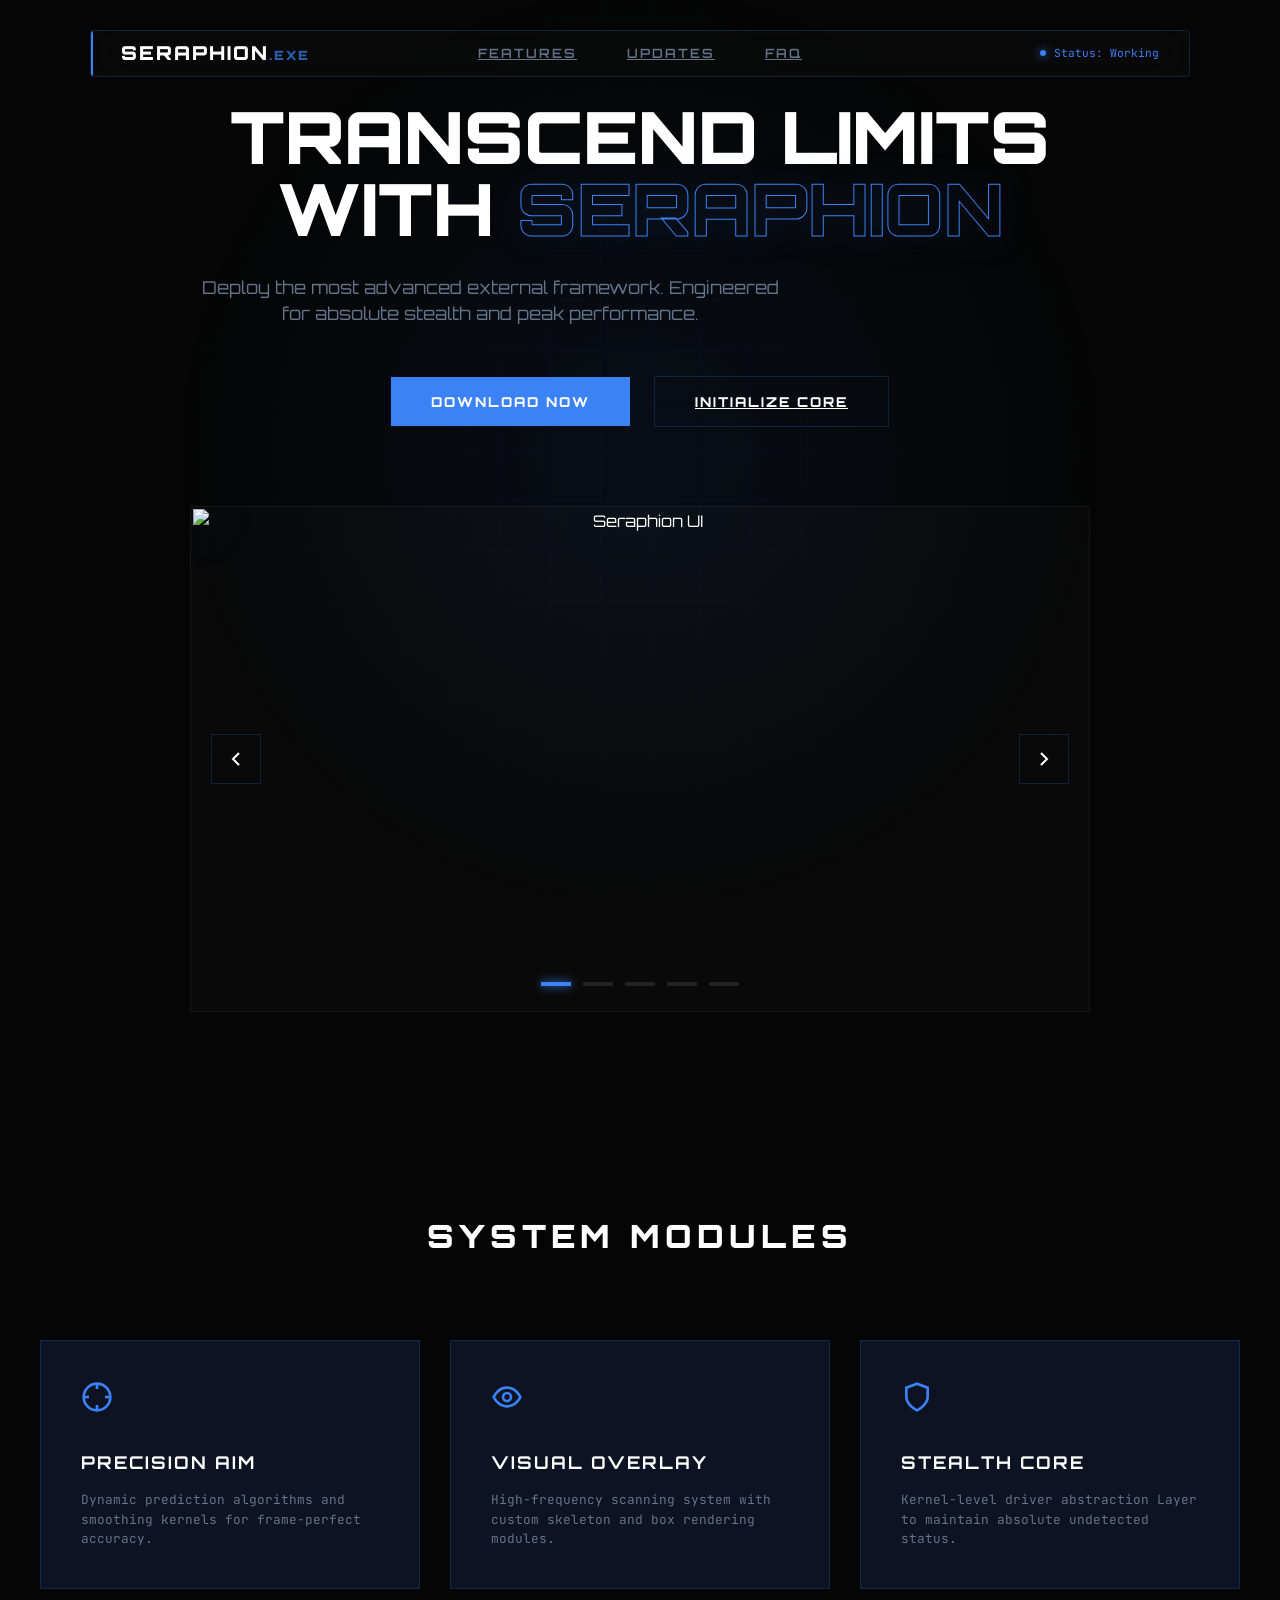
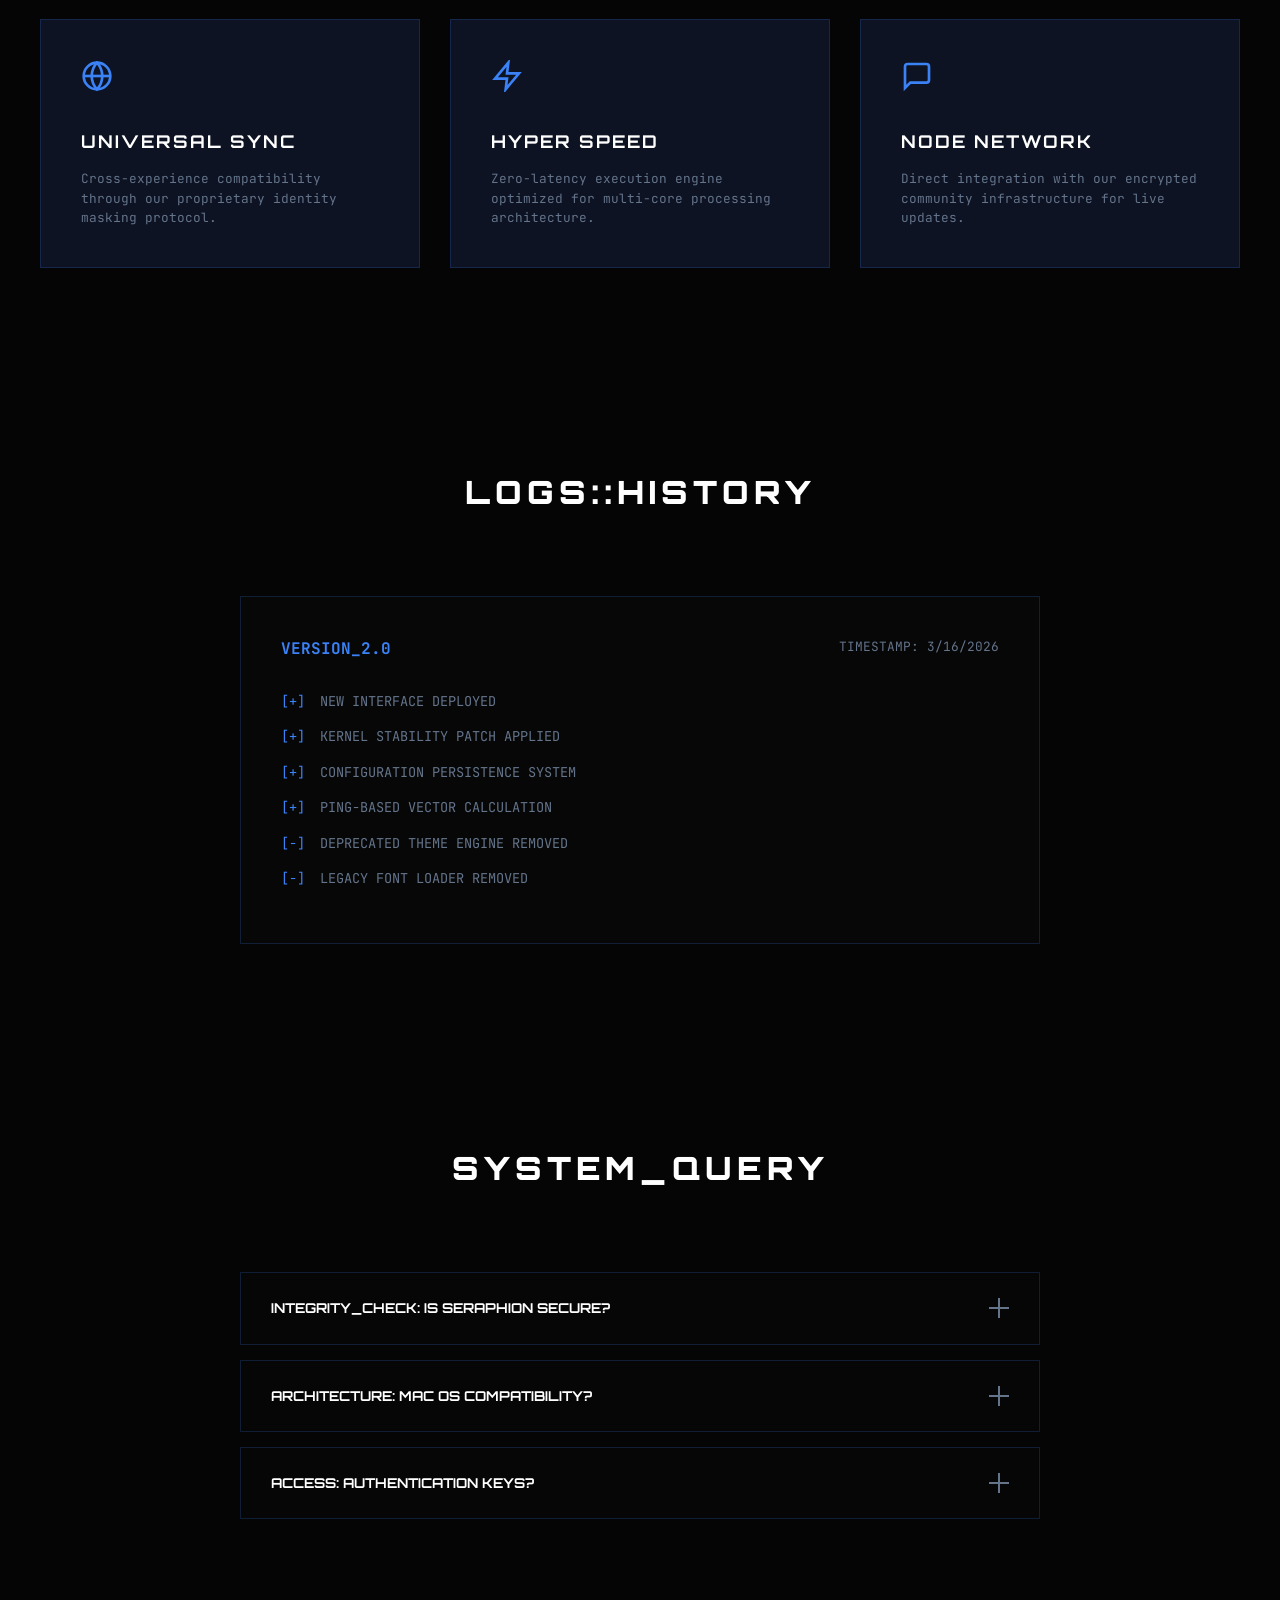
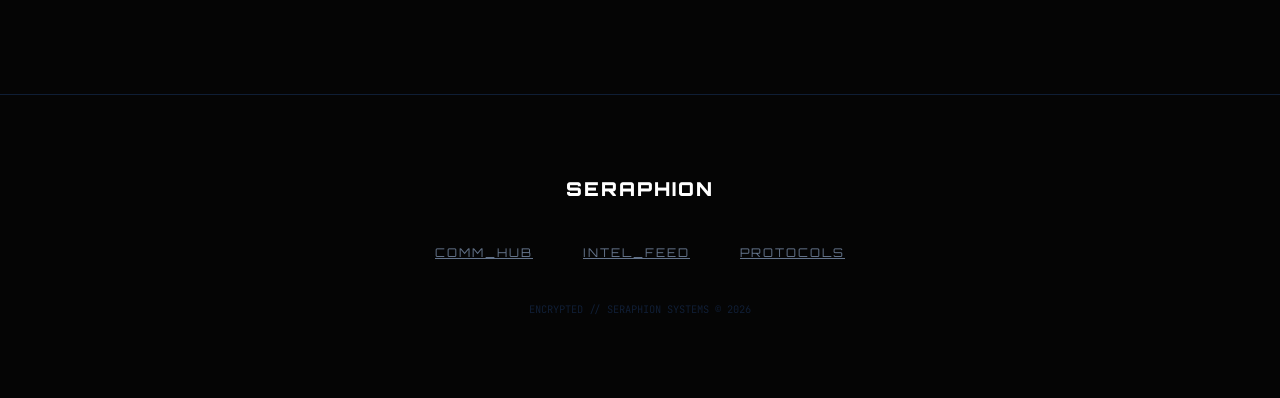
==== index.html @ ec73dce7 "Add files via upload" ====
<!DOCTYPE html>
<html lang="en">
<head>
    <meta charset="UTF-8">
    <meta name="viewport" content="width=device-width, initial-scale=1.0">
    <title>Seraphion | Advanced Roblox External</title>
    <link rel="stylesheet" href="style.css">
    <link rel="preconnect" href="https://fonts.googleapis.com">
    <link rel="preconnect" href="https://fonts.gstatic.com" crossorigin>
    <link href="https://fonts.googleapis.com/css2?family=Orbitron:wght@400;500;600;700;800;900&family=JetBrains+Mono:wght@400;700&display=swap" rel="stylesheet">
</head>
<body oncontextmenu="return false;">
    <div class="background-effects">
        <div class="grid-layer"></div>
        <div class="glow-layer"></div>
    </div>

    <header class="header">
        <nav class="nav">
            <div class="logo">SERAPHION<span>.EXE</span></div>
            <div class="mobile-toggle" id="mobile-toggle">
                <span></span>
                <span></span>
                <span></span>
            </div>
            <div class="nav-links" id="nav-links">
                <a href="#features" class="nav-item">FEATURES</a>
                <a href="#updates" class="nav-item">UPDATES</a>
                <a href="#faq" class="nav-item">FAQ</a>
            </div>
            <div class="status-indicator">
                <span class="status-dot"></span>
                Status: Working
            </div>
        </nav>
    </header>

    <main>
        <section class="hero">
            <div class="hero-content">
                <h1 class="headline animate-in">TRANSCEND LIMITS WITH <span>SERAPHION</span></h1>
                <p class="subtext animate-in">Deploy the most advanced external framework. Engineered for absolute stealth and peak performance.</p>
                <div class="cta-group animate-in">
                    <button id="download-trigger" class="btn btn-primary advanced-btn">
                        <span class="btn-glitch"></span>
                        DOWNLOAD NOW
                    </button>
                    <a href="#features" class="btn btn-secondary advanced-btn">INITIALIZE CORE</a>
                </div>
            </div>
            <div class="product-preview" id="tilt-target">
                <div class="preview-frame slider-container">
                    <div class="slides">
                        <div class="slide active">
                            <img src="https://i.ibb.co/XfKLrtHL/erasebg-transformed.png" alt="Seraphion UI">
                        </div>
                        <div class="slide">
                            <video src="https://cdn.discordapp.com/attachments/1428467709699690700/1483197196592480387/MedalTVRoblox20260315233407335-tr-edit.mp4?ex=69b9b688&is=69b86508&hm=87dc83b29d9d428e4efb2a0107ba637fed557aee6d7245448116460138ca4a94&" muted playsinline aria-label="Feature Showcase 1"></video>
                        </div>
                        <div class="slide">
                            <video src="https://cdn.discordapp.com/attachments/1428467709699690700/1483199531674763348/MedalTVRoblox20260301172724101-tr-edit.mp4?ex=69b9b8b4&is=69b86734&hm=fabce137dad4085978138ee07228441a565a0aa4b3745d3385f8435d767fe6cb&" muted playsinline aria-label="Feature Showcase 2"></video>
                        </div>
                        <div class="slide">
                            <video src="https://cdn.discordapp.com/attachments/1428467709699690700/1483197579175919626/MedalTVRoblox20260314151632197--edit-b063.mp4?ex=69b9b6e3&is=69b86563&hm=60f25807d87011016ed357b40d1a38177dadf0b62d0b7c140744693f13ab4c26&" muted playsinline aria-label="Feature Showcase 3"></video>
                        </div>
                        <div class="slide">
                            <video src="https://cdn.discordapp.com/attachments/1428467709699690700/1483198010136461456/MedalTVRoblox20260314134744922-tr-edit.mp4?ex=69b9b74a&is=69b865ca&hm=50aa06d2441f3013f1234ace62e9b1d9b85d2259e3812a0512c9f811c42eb100&" muted playsinline aria-label="Feature Showcase 4"></video>
                        </div>
                    </div>
                    
                    <button class="slider-btn prev" id="prev-slide">
                        <svg width="24" height="24" viewBox="0 0 24 24" fill="none" stroke="currentColor" stroke-width="2"><path d="m15 18-6-6 6-6"/></svg>
                    </button>
                    <button class="slider-btn next" id="next-slide">
                        <svg width="24" height="24" viewBox="0 0 24 24" fill="none" stroke="currentColor" stroke-width="2"><path d="m9 18 6-6-6-6"/></svg>
                    </button>

                    <div class="slider-dots">
                        <span class="dot active" data-index="0"></span>
                        <span class="dot" data-index="1"></span>
                        <span class="dot" data-index="2"></span>
                        <span class="dot" data-index="3"></span>
                        <span class="dot" data-index="4"></span>
                    </div>

                    <div class="frame-corner tl"></div>
                    <div class="frame-corner tr"></div>
                    <div class="frame-corner bl"></div>
                    <div class="frame-corner br"></div>
                    <div class="preview-glow"></div>
                </div>
            </div>
        </section>

        <section id="features" class="features">
            <div class="section-overlay"></div>
            <h2 class="section-title">SYSTEM MODULES</h2>
            <div class="features-grid">
                <div class="feature-card animate-scroll">
                    <div class="card-glow"></div>
                    <div class="feature-icon">
                        <svg width="32" height="32" viewBox="0 0 24 24" fill="none" stroke="currentColor" stroke-width="2"><circle cx="12" cy="12" r="10"/><line x1="22" y1="12" x2="18" y2="12"/><line x1="6" y1="12" x2="2" y2="12"/><line x1="12" y1="6" x2="12" y2="2"/><line x1="12" y1="22" x2="12" y2="18"/></svg>
                    </div>
                    <h3>PRECISION AIM</h3>
                    <p>Dynamic prediction algorithms and smoothing kernels for frame-perfect accuracy.</p>
                </div>
                <div class="feature-card animate-scroll">
                    <div class="card-glow"></div>
                    <div class="feature-icon">
                        <svg width="32" height="32" viewBox="0 0 24 24" fill="none" stroke="currentColor" stroke-width="2"><path d="M2 12s3-7 10-7 10 7 10 7-3 7-10 7-10-7-10-7Z"/><circle cx="12" cy="12" r="3"/></svg>
                    </div>
                    <h3>VISUAL OVERLAY</h3>
                    <p>High-frequency scanning system with custom skeleton and box rendering modules.</p>
                </div>
                <div class="feature-card animate-scroll">
                    <div class="card-glow"></div>
                    <div class="feature-icon">
                        <svg width="32" height="32" viewBox="0 0 24 24" fill="none" stroke="currentColor" stroke-width="2"><path d="M12 22s8-4 8-10V5l-8-3-8 3v7c0 6 8 10 8 10Z"/></svg>
                    </div>
                    <h3>STEALTH CORE</h3>
                    <p>Kernel-level driver abstraction Layer to maintain absolute undetected status.</p>
                </div>
                <div class="feature-card animate-scroll">
                    <div class="card-glow"></div>
                    <div class="feature-icon">
                        <svg width="32" height="32" viewBox="0 0 24 24" fill="none" stroke="currentColor" stroke-width="2"><circle cx="12" cy="12" r="10"/><line x1="2" y1="12" x2="22" y2="12"/><path d="M12 2a15.3 15.3 0 0 1 4 10 15.3 15.3 0 0 1-4 10 15.3 15.3 0 0 1-4-10 15.3 15.3 0 0 1 4-10z"/></svg>
                    </div>
                    <h3>UNIVERSAL SYNC</h3>
                    <p>Cross-experience compatibility through our proprietary identity masking protocol.</p>
                </div>
                <div class="feature-card animate-scroll">
                    <div class="card-glow"></div>
                    <div class="feature-icon">
                        <svg width="32" height="32" viewBox="0 0 24 24" fill="none" stroke="currentColor" stroke-width="2"><polygon points="13 2 3 14 12 14 11 22 21 10 12 10 13 2"/></svg>
                    </div>
                    <h3>HYPER SPEED</h3>
                    <p>Zero-latency execution engine optimized for multi-core processing architecture.</p>
                </div>
                <div class="feature-card animate-scroll">
                    <div class="card-glow"></div>
                    <div class="feature-icon">
                        <svg width="32" height="32" viewBox="0 0 24 24" fill="none" stroke="currentColor" stroke-width="2"><path d="M21 15a2 2 0 0 1-2 2H7l-4 4V5a2 2 0 0 1 2-2h14a2 2 0 0 1 2 2z"/></svg>
                    </div>
                    <h3>NODE NETWORK</h3>
                    <p>Direct integration with our encrypted community infrastructure for live updates.</p>
                </div>
            </div>
        </section>

        <section id="updates" class="updates">
            <h2 class="section-title">LOGS::HISTORY</h2>
            <div class="update-list">
                <div class="update-item animate-scroll">
                    <div class="update-node"></div>
                    <div class="update-header">
                        <span class="version">VERSION_2.0</span>
                        <span class="date">TIMESTAMP: 3/16/2026</span>
                    </div>
                    <ul class="advanced-list">
                        <li><span>[+]</span> NEW INTERFACE DEPLOYED</li>
                        <li><span>[+]</span> KERNEL STABILITY PATCH APPLIED</li>
                        <li><span>[+]</span> CONFIGURATION PERSISTENCE SYSTEM</li>
                        <li><span>[+]</span> PING-BASED VECTOR CALCULATION</li>
                        <li><span>[-]</span> DEPRECATED THEME ENGINE REMOVED</li>
                        <li><span>[-]</span> LEGACY FONT LOADER REMOVED</li>
                    </ul>
                </div>
            </div>
        </section>

        <section id="faq" class="faq">
            <h2 class="section-title">SYSTEM_QUERY</h2>
            <div class="faq-accordion">
                <div class="faq-item animate-scroll">
                    <div class="faq-question">
                        <span>INTEGRITY_CHECK: IS SERAPHION SECURE?</span>
                        <div class="dropdown-icon"></div>
                    </div>
                    <div class="faq-answer">
                        <div class="answer-inner">
                            Seraphion utilizes kernel-level driver abstraction and advanced external injection protocols to remain outside the scope of traditional anti-cheat scanners.
                        </div>
                    </div>
                </div>
                <div class="faq-item animate-scroll">
                    <div class="faq-question">
                        <span>ARCHITECTURE: MAC OS COMPATIBILITY?</span>
                        <div class="dropdown-icon"></div>
                    </div>
                    <div class="faq-answer">
                        <div class="answer-inner">
                            Incompatible architecture. Current protocols are strictly engineered for NT-based Windows environments.
                        </div>
                    </div>
                </div>
                <div class="faq-item animate-scroll">
                    <div class="faq-question">
                        <span>ACCESS: AUTHENTICATION KEYS?</span>
                        <div class="dropdown-icon"></div>
                    </div>
                    <div class="faq-answer">
                        <div class="answer-inner">
                            Authentication sequences are managed through the central community hub. Download to initialize the handshake.
                        </div>
                    </div>
                </div>
            </div>
        </section>
    </main>

    <footer class="footer">
        <div class="footer-grid"></div>
        <div class="footer-content">
            <div class="logo">SERAPHION</div>
            <div class="footer-links">
                <a href="https://discord.gg/seraphion">COMM_HUB</a>
                <a href="#">INTEL_FEED</a>
                <a href="#">PROTOCOLS</a>
            </div>
            <p class="copyright">ENCRYPTED // SERAPHION SYSTEMS © 2026</p>
        </div>
    </footer>

    <script src="main.js"></script>
</body>
</html>
---- style.css ----
:root {
    --bg-color: #050505;
    --accent-color: #3b82f6;
    --accent-glow: rgba(59, 130, 246, 0.5);
    --secondary-color: #1e40af;
    --text-primary: #ffffff;
    --text-secondary: #64748b;
    --card-bg: rgba(15, 23, 42, 0.8);
    --border-color: rgba(59, 130, 246, 0.2);
    --font-main: 'Orbitron', sans-serif;
    --font-mono: 'JetBrains Mono', monospace;
    --transition-fast: 0.2s cubic-bezier(0.4, 0, 0.2, 1);
    --transition-slow: 0.6s cubic-bezier(0.4, 0, 0.2, 1);
}

* {
    margin: 0;
    padding: 0;
    box-sizing: border-box;
    scroll-behavior: smooth;
    cursor: default;
}

body {
    background-color: var(--bg-color);
    color: var(--text-primary);
    font-family: var(--font-main);
    overflow-x: hidden;
    user-select: none;
    line-height: 1.5;
}

/* Background Effects */
.background-effects {
    position: fixed;
    inset: 0;
    z-index: -1;
}

.grid-layer {
    position: absolute;
    inset: 0;
    background-image: 
        linear-gradient(var(--border-color) 1px, transparent 1px),
        linear-gradient(90deg, var(--border-color) 1px, transparent 1px);
    background-size: 50px 50px;
    opacity: 0.1;
    mask-image: radial-gradient(circle at 50% 50%, black, transparent);
}

.glow-layer {
    position: absolute;
    inset: 0;
    background: radial-gradient(circle at var(--mouse-x, 50%) var(--mouse-y, 50%), var(--accent-glow) 0%, transparent 60%);
    opacity: 0.15;
    pointer-events: none;
}

/* Header */
.header {
    position: fixed;
    top: 30px;
    left: 0;
    right: 0;
    z-index: 1000;
    padding: 0 40px;
    display: flex;
    justify-content: center;
}

.nav {
    display: flex;
    align-items: center;
    justify-content: space-between;
    background: rgba(10, 10, 10, 0.8);
    backdrop-filter: blur(20px);
    border: 1px solid var(--border-color);
    padding: 8px 30px;
    border-radius: 4px;
    position: relative;
    overflow: hidden;
    width: 100%;
    max-width: 1100px;
    transition: var(--transition-slow);
}

.nav::before {
    content: '';
    position: absolute;
    top: 0;
    left: 0;
    width: 2px;
    height: 100%;
    background: var(--accent-color);
}

.logo {
    font-size: 1.2rem;
    font-weight: 900;
    letter-spacing: 2px;
    color: var(--text-primary);
    flex: 1;
}

.logo span {
    color: var(--accent-color);
    font-size: 0.8rem;
    opacity: 0.7;
}

.nav-links {
    display: flex;
    gap: 50px;
    justify-content: center;
    flex: 2;
}

.nav-item {
    font-size: 0.8rem;
    letter-spacing: 2px;
    color: var(--text-secondary);
    font-weight: 600;
    transition: var(--transition-fast);
}

.nav-item:hover {
    color: var(--accent-color);
    text-shadow: 0 0 10px var(--accent-glow);
}

.status-indicator {
    font-family: var(--font-mono);
    font-size: 0.7rem;
    display: flex;
    align-items: center;
    gap: 8px;
    color: var(--accent-color);
    flex: 1;
    justify-content: flex-end;
}

.status-dot {
    width: 6px;
    height: 6px;
    background: var(--accent-color);
    border-radius: 50%;
    box-shadow: 0 0 10px var(--accent-color);
    animation: pulse 2s infinite;
}

@keyframes pulse {
    0% { opacity: 0.5; }
    50% { opacity: 1; }
    100% { opacity: 0.5; }
}

/* Hero Section */
.hero {
    min-height: 100vh;
    display: flex;
    flex-direction: column;
    align-items: center;
    justify-content: center;
    padding: 100px 40px;
    text-align: center;
}

.hero-badge {
    font-family: var(--font-mono);
    font-size: 0.75rem;
    color: var(--accent-color);
    border: 1px solid var(--border-color);
    padding: 8px 16px;
    margin-bottom: 30px;
    background: rgba(59, 130, 246, 0.05);
}

.headline {
    font-size: clamp(2.5rem, 8vw, 4.5rem);
    font-weight: 900;
    line-height: 1;
    margin-bottom: 30px;
    max-width: 900px;
}

.headline span {
    -webkit-text-stroke: 1px var(--accent-color);
    color: transparent;
    filter: drop-shadow(0 0 15px var(--accent-glow));
}

.subtext {
    font-size: 1.1rem;
    color: var(--text-secondary);
    max-width: 600px;
    margin-bottom: 50px;
}

.btn {
    padding: 16px 40px;
    font-family: var(--font-main);
    font-size: 0.85rem;
    font-weight: 800;
    letter-spacing: 2px;
    transition: var(--transition-fast);
    position: relative;
    overflow: hidden;
}

.btn-primary {
    background: var(--accent-color);
    color: white;
    border: none;
}

.btn-primary:hover {
    background: var(--secondary-color);
    transform: scale(1.05);
    box-shadow: 0 0 30px var(--accent-glow);
}

.btn-secondary {
    background: transparent;
    color: var(--text-primary);
    border: 1px solid var(--border-color);
    margin-left: 20px;
}

.btn-secondary:hover {
    border-color: var(--accent-color);
    background: rgba(59, 130, 246, 0.05);
}

.product-preview {
    margin-top: 80px;
    width: 100%;
    max-width: 900px;
    perspective: 1200px;
}

.slider-container {
    position: relative;
    width: 100%;
    aspect-ratio: 16/9;
    background: rgba(10, 10, 10, 0.4);
    overflow: hidden;
}

.slides {
    position: relative;
    width: 100%;
    height: 100%;
}

.slide {
    position: absolute;
    inset: 0;
    opacity: 0;
    transition: opacity 0.5s ease-in-out, transform 0.5s ease-out;
    display: flex;
    align-items: center;
    justify-content: center;
    pointer-events: none;
    transform: scale(1.05);
}

.slide.active {
    opacity: 1;
    pointer-events: all;
    transform: scale(1);
}

.slide img, .slide video {
    width: 100%;
    height: 100%;
    object-fit: fill;
    filter: drop-shadow(0 0 30px rgba(59, 130, 246, 0.2));
}

.preview-frame {
    position: relative;
    padding: 2px;
    background: rgba(255, 255, 255, 0.02);
    border: 1px solid rgba(255, 255, 255, 0.05);
    transition: transform 0.1s ease-out;
}

/* Slider Controls */
.slider-btn {
    position: absolute;
    top: 50%;
    transform: translateY(-50%);
    background: rgba(10, 10, 10, 0.6);
    border: 1px solid var(--border-color);
    color: var(--text-primary);
    width: 50px;
    height: 50px;
    display: flex;
    align-items: center;
    justify-content: center;
    cursor: pointer !important;
    z-index: 10;
    transition: var(--transition-fast);
}

.slider-btn:hover {
    background: var(--accent-color);
    border-color: var(--accent-color);
    box-shadow: 0 0 20px var(--accent-glow);
}

.slider-btn.prev { left: 20px; }
.slider-btn.next { right: 20px; }

.slider-dots {
    position: absolute;
    bottom: 25px;
    left: 50%;
    transform: translateX(-50%);
    display: flex;
    gap: 12px;
    z-index: 10;
}

.dot {
    width: 30px;
    height: 4px;
    background: rgba(255, 255, 255, 0.1);
    cursor: pointer !important;
    transition: var(--transition-fast);
}

.dot.active {
    background: var(--accent-color);
    box-shadow: 0 0 10px var(--accent-color);
}

/* Features */
.features {
    padding: 100px 40px;
    position: relative;
}

.section-title {
    font-size: 2rem;
    font-weight: 900;
    text-align: center;
    margin-bottom: 80px;
    letter-spacing: 5px;
}

.features-grid {
    display: grid;
    grid-template-columns: repeat(auto-fit, minmax(300px, 1fr));
    gap: 30px;
    max-width: 1200px;
    margin: 0 auto;
}

.feature-card {
    background: var(--card-bg);
    border: 1px solid var(--border-color);
    padding: 40px;
    position: relative;
    overflow: hidden;
    transition: var(--transition-slow);
}

.feature-card:hover {
    border-color: var(--accent-color);
    transform: translateY(-10px);
}

.card-glow {
    position: absolute;
    top: -50%;
    left: -50%;
    width: 200%;
    height: 200%;
    background: radial-gradient(circle at 50% 50%, var(--accent-glow) 0%, transparent 50%);
    opacity: 0;
    transition: var(--transition-slow);
}

.feature-card:hover .card-glow {
    opacity: 0.1;
}

.feature-icon {
    color: var(--accent-color);
    margin-bottom: 30px;
}

.feature-card h3 {
    font-size: 1.1rem;
    margin-bottom: 15px;
    letter-spacing: 2px;
}

.feature-card p {
    font-family: var(--font-mono);
    font-size: 0.8rem;
    color: var(--text-secondary);
}

/* Updates */
.updates {
    padding: 100px 40px;
}

.update-list {
    max-width: 800px;
    margin: 0 auto;
}

.update-item {
    padding: 40px;
    border: 1px solid var(--border-color);
    background: rgba(10, 10, 10, 0.5);
    position: relative;
}

.update-header {
    display: flex;
    justify-content: space-between;
    margin-bottom: 30px;
    font-family: var(--font-mono);
}

.version { color: var(--accent-color); font-weight: 700; }
.date { color: var(--text-secondary); font-size: 0.8rem; }

.advanced-list {
    list-style: none;
    font-family: var(--font-mono);
    font-size: 0.85rem;
}

.advanced-list li {
    margin-bottom: 15px;
    display: flex;
    gap: 15px;
    color: var(--text-secondary);
}

.advanced-list li span { color: var(--accent-color); }

/* FAQ Accordion */
.faq { padding: 100px 40px 160px; }

.faq-accordion {
    max-width: 800px;
    margin: 0 auto;
}

.faq-item {
    border: 1px solid var(--border-color);
    margin-bottom: 15px;
    background: rgba(10, 10, 10, 0.3);
}

.faq-question {
    padding: 25px 30px;
    display: flex;
    justify-content: space-between;
    align-items: center;
    cursor: pointer;
    font-size: 0.85rem;
    font-weight: 700;
    transition: var(--transition-fast);
}

.faq-question:hover {
    background: rgba(59, 130, 246, 0.05);
    color: var(--accent-color);
}

.dropdown-icon {
    width: 20px;
    height: 2px;
    background: var(--text-secondary);
    position: relative;
    transition: var(--transition-fast);
}

.dropdown-icon::after {
    content: '';
    position: absolute;
    width: 100%;
    height: 100%;
    background: inherit;
    transform: rotate(90deg);
}

.faq-item.active .dropdown-icon {
    transform: rotate(45deg);
    background: var(--accent-color);
}

.faq-answer {
    max-height: 0;
    overflow: hidden;
    transition: max-height 0.4s ease-out;
}

.answer-inner {
    padding: 0 30px 30px;
    font-family: var(--font-mono);
    font-size: 0.8rem;
    color: var(--text-secondary);
    line-height: 1.8;
}

/* Footer */
.footer {
    padding: 80px 40px;
    border-top: 1px solid var(--border-color);
    position: relative;
    overflow: hidden;
}

.footer-content {
    max-width: 1200px;
    margin: 0 auto;
    text-align: center;
    position: relative;
    z-index: 2;
}

.footer-links {
    display: flex;
    justify-content: center;
    gap: 50px;
    margin: 40px 0;
}

.footer-links a {
    font-size: 0.75rem;
    letter-spacing: 2px;
    color: var(--text-secondary);
}

.copyright {
    font-family: var(--font-mono);
    font-size: 0.65rem;
    color: var(--border-color);
    margin-top: 40px;
}

/* Mobile */
@media (max-width: 768px) {
    .header { padding: 0 20px; top: 15px; }
    .nav { padding: 15px 25px; }
    .nav-links {
        display: none;
        flex-direction: column;
        position: absolute;
        top: 100%;
        left: 0;
        right: 0;
        background: rgba(10, 10, 10, 0.95);
        padding: 40px;
        border-top: 1px solid var(--border-color);
    }
    .nav-links.active { display: flex; }
    .mobile-toggle { display: flex; }
    .status-indicator { display: none; }
    .cta-group { flex-direction: column; gap: 15px; margin-left: 0; }
    .btn-secondary { margin-left: 0; }
    .headline { font-size: 2.2rem; }
}

/* Animations */
.animate-in {
    opacity: 0;
    transform: translateY(30px);
    transition: var(--transition-slow);
}

.animate-in.visible {
    opacity: 1;
    transform: translateY(0);
}

.animate-scroll {
    opacity: 0;
    transform: scale(0.95);
    transition: var(--transition-slow);
}

.animate-scroll.visible {
    opacity: 1;
    transform: scale(1);
}
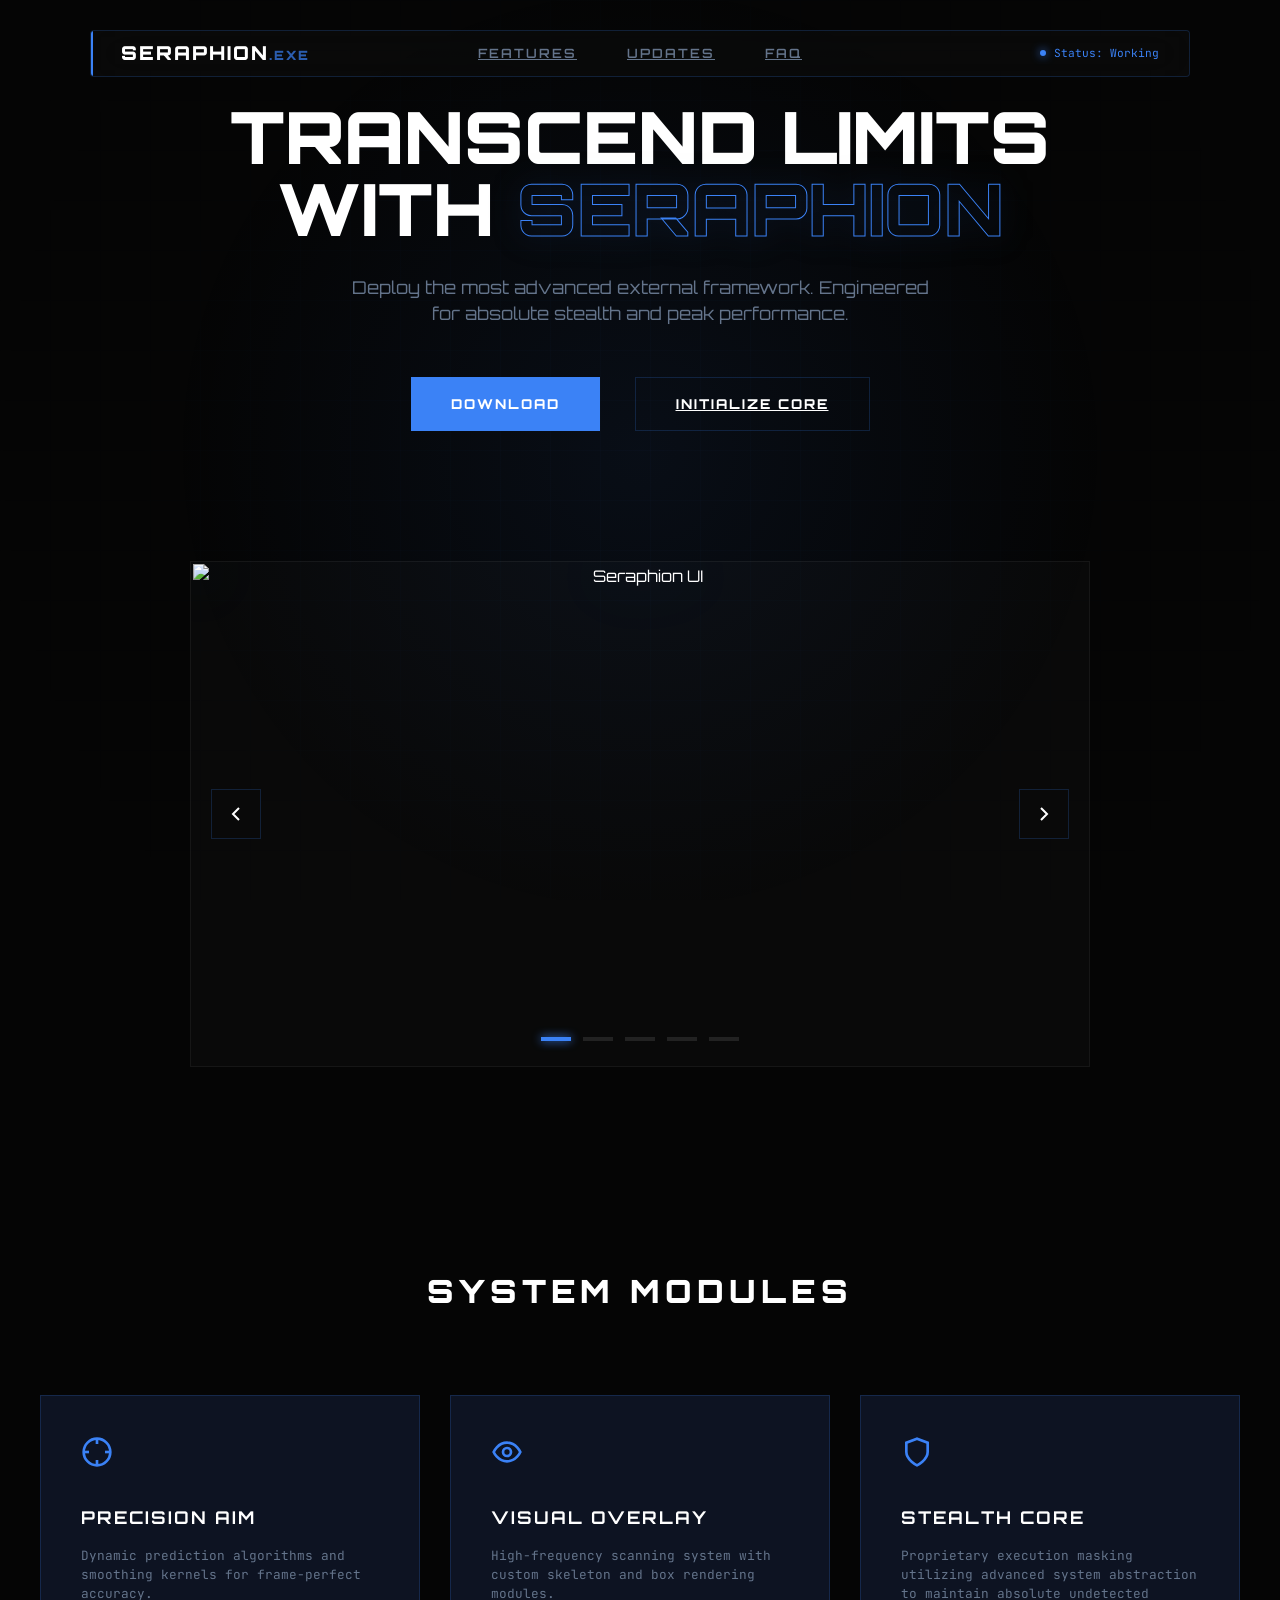
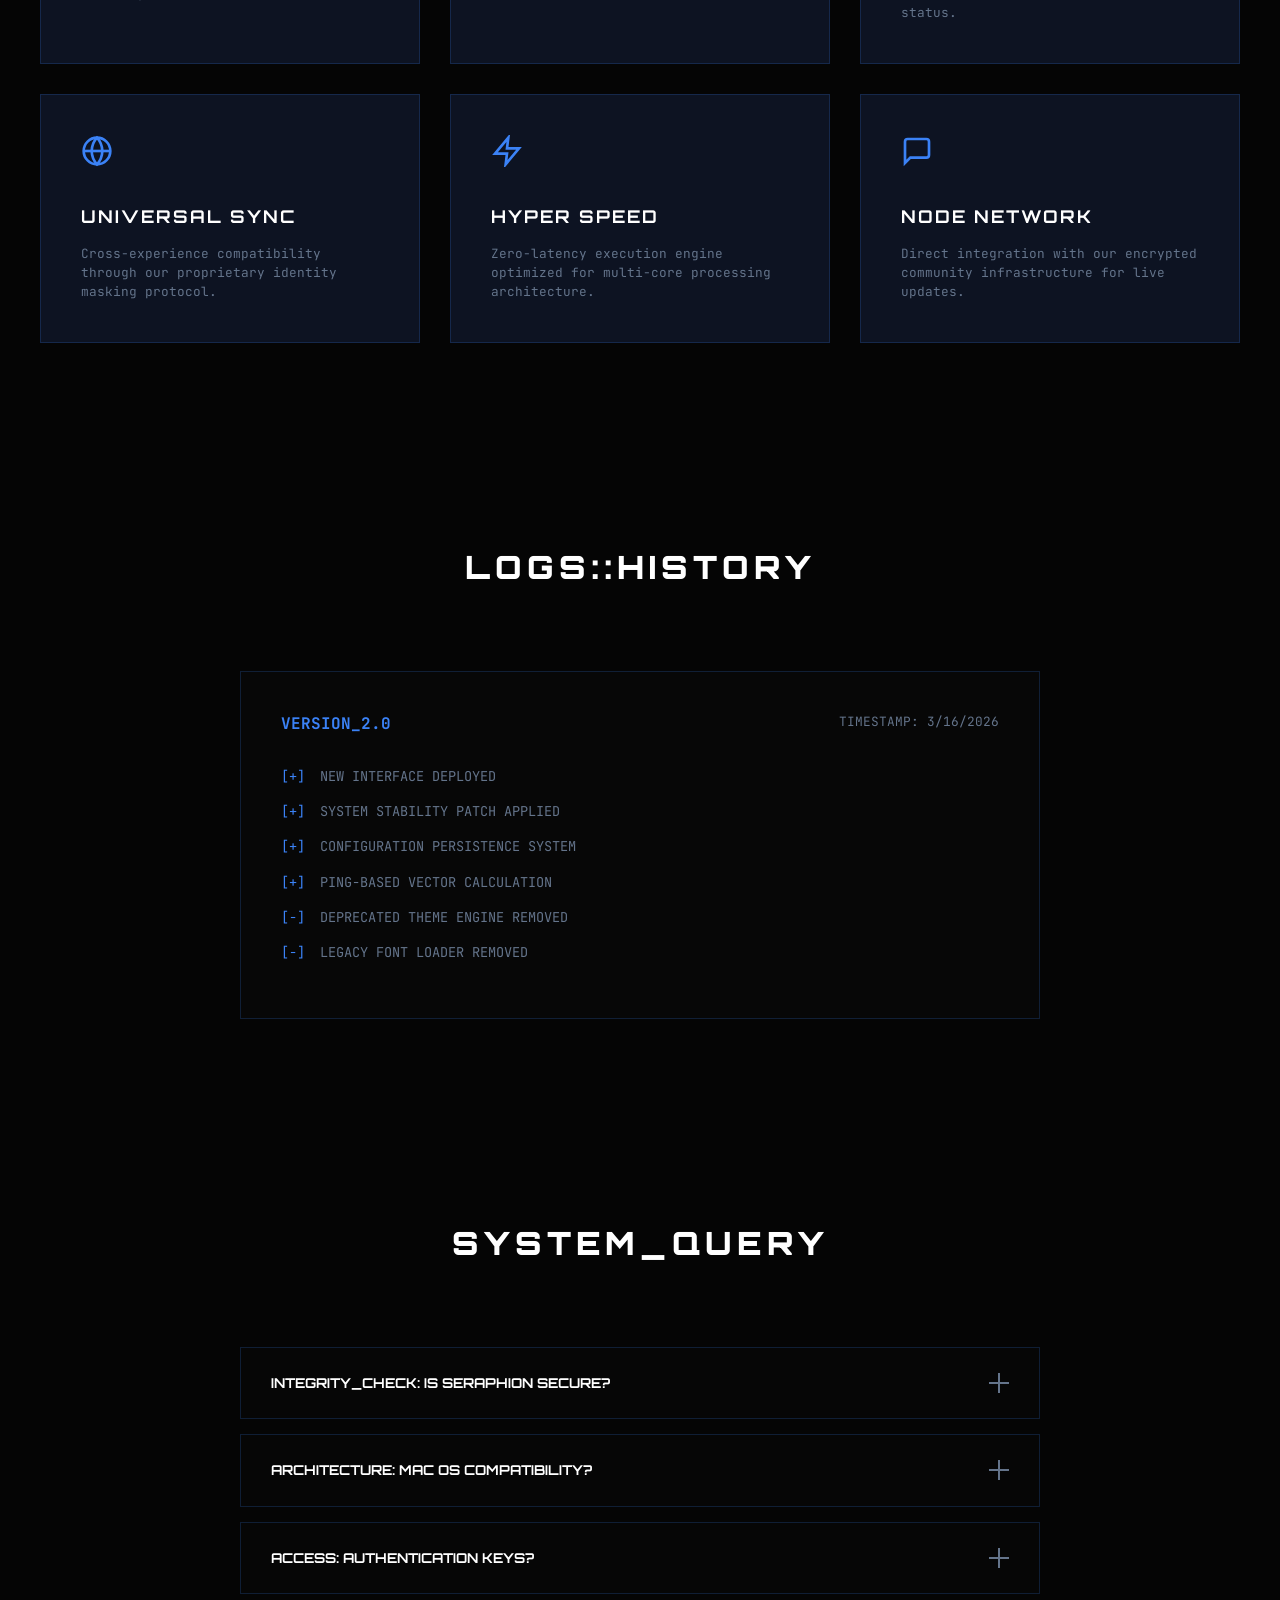
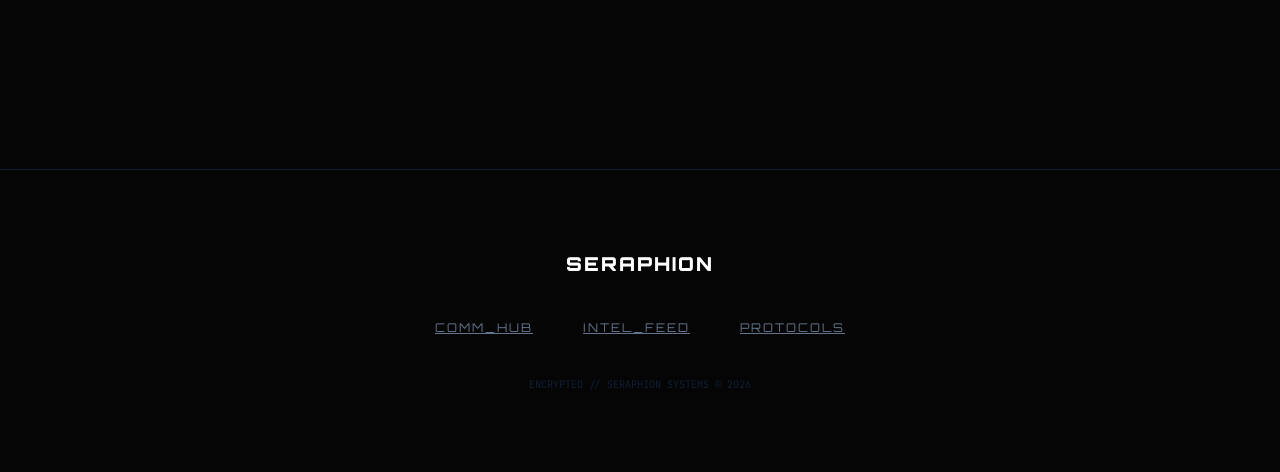
==== commit 342f484d: "Add files via upload" ====
--- a/index.html
+++ b/index.html
@@ -1,14 +1,29 @@
 <!DOCTYPE html>
 <html lang="en">
+
 <head>
     <meta charset="UTF-8">
     <meta name="viewport" content="width=device-width, initial-scale=1.0">
     <title>Seraphion | Advanced Roblox External</title>
+    <meta name="description" content="Seraphion, #1 Free External, with universal support alot of relaiable features.">
+
+    <!-- Embed Meta Tags -->
+    <meta property="og:title" content="Seraphion | Advanced Roblox External">
+    <meta property="og:description"
+        content="Seraphion, #1 Free External, with universal support alot of relaiable features.">
+    <meta property="og:type" content="website">
+    <meta property="og:url" content="https://seraphion.net">
+    <meta property="og:image" content="https://i.ibb.co/XfKLrtHL/erasebg-transformed.png">
+    <meta name="theme-color" content="#3b82f6">
+
     <link rel="stylesheet" href="style.css">
     <link rel="preconnect" href="https://fonts.googleapis.com">
     <link rel="preconnect" href="https://fonts.gstatic.com" crossorigin>
-    <link href="https://fonts.googleapis.com/css2?family=Orbitron:wght@400;500;600;700;800;900&family=JetBrains+Mono:wght@400;700&display=swap" rel="stylesheet">
+    <link
+        href="https://fonts.googleapis.com/css2?family=Orbitron:wght@400;500;600;700;800;900&family=JetBrains+Mono:wght@400;700&display=swap"
+        rel="stylesheet">
 </head>
+
 <body oncontextmenu="return false;">
     <div class="background-effects">
         <div class="grid-layer"></div>
@@ -39,13 +54,57 @@
         <section class="hero">
             <div class="hero-content">
                 <h1 class="headline animate-in">TRANSCEND LIMITS WITH <span>SERAPHION</span></h1>
-                <p class="subtext animate-in">Deploy the most advanced external framework. Engineered for absolute stealth and peak performance.</p>
+                <p class="subtext animate-in">Deploy the most advanced external framework. Engineered for absolute
+                    stealth and peak performance.</p>
                 <div class="cta-group animate-in">
                     <button id="download-trigger" class="btn btn-primary advanced-btn">
                         <span class="btn-glitch"></span>
-                        DOWNLOAD NOW
+                        DOWNLOAD
                     </button>
                     <a href="#features" class="btn btn-secondary advanced-btn">INITIALIZE CORE</a>
+                </div>
+            </div>
+
+            <!-- Download Panel Modal -->
+            <div class="modal-overlay" id="download-modal">
+                <div class="download-panel">
+                    <button class="close-modal" id="close-modal">
+                        <svg width="24" height="24" viewBox="0 0 24 24" fill="none" stroke="currentColor"
+                            stroke-width="2">
+                            <line x1="18" y1="6" x2="6" y2="18"></line>
+                            <line x1="6" y1="6" x2="18" y2="18"></line>
+                        </svg>
+                    </button>
+                    <div class="panel-header">
+                        <h2 class="section-title">Latest Release</h2>
+                    </div>
+                    <div class="panel-info">
+                        <div class="info-item">
+                            <span class="label">VERSION</span>
+                            <span class="value">v2.0.0</span>
+                        </div>
+                        <div class="info-item">
+                            <span class="label">SIZE</span>
+                            <span class="value">12.8 MB</span>
+                        </div>
+                        <div class="info-item">
+                            <span class="label">TYPE</span>
+                            <span class="value">ZIP ARCHIVE</span>
+                        </div>
+                        <div class="info-item">
+                            <span class="label">INTEGRITY</span>
+                            <span class="value success">VERIFIED</span>
+                        </div>
+                    </div>
+                    <div class="panel-actions">
+                        <button id="final-download" class="btn btn-primary advanced-btn">
+                            DOWNLOAD NOW
+                        </button>
+                        <a href="https://discord.gg/seraphion" target="_blank" class="btn btn-secondary advanced-btn discord-btn">
+                            <svg width="20" height="20" viewBox="0 0 24 24" fill="currentColor"><path d="M20.317 4.37a19.791 19.791 0 0 0-4.885-1.515a.074.074 0 0 0-.079.037c-.21.375-.444.864-.608 1.25a18.27 18.27 0 0 0-5.487 0a12.64 12.64 0 0 0-.617-1.25a.077.077 0 0 0-.079-.037A19.736 19.736 0 0 0 3.677 4.37a.07.07 0 0 0-.032.027C.533 9.046-.32 13.58.099 18.057a.082.082 0 0 0 .031.057a19.9 19.9 0 0 0 5.993 3.03a.078.078 0 0 0 .084-.028a14.09 14.09 0 0 0 1.226-1.994a.076.076 0 0 0-.041-.106a13.107 13.107 0 0 1-1.872-.892a.077.077 0 0 1-.008-.128a10.2 10.2 0 0 0 .372-.292a.074.074 0 0 1 .077-.01c3.928 1.793 8.18 1.793 12.062 0a.074.074 0 0 1 .078.01c.12.098.246.198.373.292a.077.077 0 0 1-.006.127a12.299 12.299 0 0 1-1.873.892a.077.077 0 0 0-.041.107c.36.698.772 1.362 1.225 1.993a.076.076 0 0 0 .084.028a19.839 19.839 0 0 0 6.002-3.03a.077.077 0 0 0 .032-.054c.5-5.177-.838-9.674-3.549-13.66a.061.061 0 0 0-.031-.03zM8.02 15.33c-1.183 0-2.157-1.085-2.157-2.419c0-1.333.956-2.419 2.157-2.419c1.21 0 2.176 1.086 2.157 2.419c0 1.334-.947 2.419-2.157 2.419zm7.974 0c-1.183 0-2.157-1.085-2.157-2.419c0-1.333.955-2.419 2.157-2.419c1.21 0 2.176 1.086 2.157 2.419c0 1.334-.946 2.419-2.157 2.419z"/></svg>
+                            JOIN COMMUNITY
+                        </a>
+                    </div>
                 </div>
             </div>
             <div class="product-preview" id="tilt-target">
@@ -55,24 +114,38 @@
                             <img src="https://i.ibb.co/XfKLrtHL/erasebg-transformed.png" alt="Seraphion UI">
                         </div>
                         <div class="slide">
-                            <video src="https://cdn.discordapp.com/attachments/1428467709699690700/1483197196592480387/MedalTVRoblox20260315233407335-tr-edit.mp4?ex=69b9b688&is=69b86508&hm=87dc83b29d9d428e4efb2a0107ba637fed557aee6d7245448116460138ca4a94&" muted playsinline aria-label="Feature Showcase 1"></video>
+                            <video
+                                src="https://cdn.discordapp.com/attachments/1428467709699690700/1483197196592480387/MedalTVRoblox20260315233407335-tr-edit.mp4?ex=69b9b688&is=69b86508&hm=87dc83b29d9d428e4efb2a0107ba637fed557aee6d7245448116460138ca4a94&"
+                                muted playsinline aria-label="Feature Showcase 1"></video>
                         </div>
                         <div class="slide">
-                            <video src="https://cdn.discordapp.com/attachments/1428467709699690700/1483199531674763348/MedalTVRoblox20260301172724101-tr-edit.mp4?ex=69b9b8b4&is=69b86734&hm=fabce137dad4085978138ee07228441a565a0aa4b3745d3385f8435d767fe6cb&" muted playsinline aria-label="Feature Showcase 2"></video>
+                            <video
+                                src="https://cdn.discordapp.com/attachments/1428467709699690700/1483199531674763348/MedalTVRoblox20260301172724101-tr-edit.mp4?ex=69b9b8b4&is=69b86734&hm=fabce137dad4085978138ee07228441a565a0aa4b3745d3385f8435d767fe6cb&"
+                                muted playsinline aria-label="Feature Showcase 2"></video>
                         </div>
                         <div class="slide">
-                            <video src="https://cdn.discordapp.com/attachments/1428467709699690700/1483197579175919626/MedalTVRoblox20260314151632197--edit-b063.mp4?ex=69b9b6e3&is=69b86563&hm=60f25807d87011016ed357b40d1a38177dadf0b62d0b7c140744693f13ab4c26&" muted playsinline aria-label="Feature Showcase 3"></video>
+                            <video
+                                src="https://cdn.discordapp.com/attachments/1428467709699690700/1483197579175919626/MedalTVRoblox20260314151632197--edit-b063.mp4?ex=69b9b6e3&is=69b86563&hm=60f25807d87011016ed357b40d1a38177dadf0b62d0b7c140744693f13ab4c26&"
+                                muted playsinline aria-label="Feature Showcase 3"></video>
                         </div>
                         <div class="slide">
-                            <video src="https://cdn.discordapp.com/attachments/1428467709699690700/1483198010136461456/MedalTVRoblox20260314134744922-tr-edit.mp4?ex=69b9b74a&is=69b865ca&hm=50aa06d2441f3013f1234ace62e9b1d9b85d2259e3812a0512c9f811c42eb100&" muted playsinline aria-label="Feature Showcase 4"></video>
-                        </div>
-                    </div>
-                    
+                            <video
+                                src="https://cdn.discordapp.com/attachments/1428467709699690700/1483198010136461456/MedalTVRoblox20260314134744922-tr-edit.mp4?ex=69b9b74a&is=69b865ca&hm=50aa06d2441f3013f1234ace62e9b1d9b85d2259e3812a0512c9f811c42eb100&"
+                                muted playsinline aria-label="Feature Showcase 4"></video>
+                        </div>
+                    </div>
+
                     <button class="slider-btn prev" id="prev-slide">
-                        <svg width="24" height="24" viewBox="0 0 24 24" fill="none" stroke="currentColor" stroke-width="2"><path d="m15 18-6-6 6-6"/></svg>
+                        <svg width="24" height="24" viewBox="0 0 24 24" fill="none" stroke="currentColor"
+                            stroke-width="2">
+                            <path d="m15 18-6-6 6-6" />
+                        </svg>
                     </button>
                     <button class="slider-btn next" id="next-slide">
-                        <svg width="24" height="24" viewBox="0 0 24 24" fill="none" stroke="currentColor" stroke-width="2"><path d="m9 18 6-6-6-6"/></svg>
+                        <svg width="24" height="24" viewBox="0 0 24 24" fill="none" stroke="currentColor"
+                            stroke-width="2">
+                            <path d="m9 18 6-6-6-6" />
+                        </svg>
                     </button>
 
                     <div class="slider-dots">
@@ -99,7 +172,14 @@
                 <div class="feature-card animate-scroll">
                     <div class="card-glow"></div>
                     <div class="feature-icon">
-                        <svg width="32" height="32" viewBox="0 0 24 24" fill="none" stroke="currentColor" stroke-width="2"><circle cx="12" cy="12" r="10"/><line x1="22" y1="12" x2="18" y2="12"/><line x1="6" y1="12" x2="2" y2="12"/><line x1="12" y1="6" x2="12" y2="2"/><line x1="12" y1="22" x2="12" y2="18"/></svg>
+                        <svg width="32" height="32" viewBox="0 0 24 24" fill="none" stroke="currentColor"
+                            stroke-width="2">
+                            <circle cx="12" cy="12" r="10" />
+                            <line x1="22" y1="12" x2="18" y2="12" />
+                            <line x1="6" y1="12" x2="2" y2="12" />
+                            <line x1="12" y1="6" x2="12" y2="2" />
+                            <line x1="12" y1="22" x2="12" y2="18" />
+                        </svg>
                     </div>
                     <h3>PRECISION AIM</h3>
                     <p>Dynamic prediction algorithms and smoothing kernels for frame-perfect accuracy.</p>
@@ -107,7 +187,11 @@
                 <div class="feature-card animate-scroll">
                     <div class="card-glow"></div>
                     <div class="feature-icon">
-                        <svg width="32" height="32" viewBox="0 0 24 24" fill="none" stroke="currentColor" stroke-width="2"><path d="M2 12s3-7 10-7 10 7 10 7-3 7-10 7-10-7-10-7Z"/><circle cx="12" cy="12" r="3"/></svg>
+                        <svg width="32" height="32" viewBox="0 0 24 24" fill="none" stroke="currentColor"
+                            stroke-width="2">
+                            <path d="M2 12s3-7 10-7 10 7 10 7-3 7-10 7-10-7-10-7Z" />
+                            <circle cx="12" cy="12" r="3" />
+                        </svg>
                     </div>
                     <h3>VISUAL OVERLAY</h3>
                     <p>High-frequency scanning system with custom skeleton and box rendering modules.</p>
@@ -115,15 +199,25 @@
                 <div class="feature-card animate-scroll">
                     <div class="card-glow"></div>
                     <div class="feature-icon">
-                        <svg width="32" height="32" viewBox="0 0 24 24" fill="none" stroke="currentColor" stroke-width="2"><path d="M12 22s8-4 8-10V5l-8-3-8 3v7c0 6 8 10 8 10Z"/></svg>
+                        <svg width="32" height="32" viewBox="0 0 24 24" fill="none" stroke="currentColor"
+                            stroke-width="2">
+                            <path d="M12 22s8-4 8-10V5l-8-3-8 3v7c0 6 8 10 8 10Z" />
+                        </svg>
                     </div>
                     <h3>STEALTH CORE</h3>
-                    <p>Kernel-level driver abstraction Layer to maintain absolute undetected status.</p>
-                </div>
-                <div class="feature-card animate-scroll">
-                    <div class="card-glow"></div>
-                    <div class="feature-icon">
-                        <svg width="32" height="32" viewBox="0 0 24 24" fill="none" stroke="currentColor" stroke-width="2"><circle cx="12" cy="12" r="10"/><line x1="2" y1="12" x2="22" y2="12"/><path d="M12 2a15.3 15.3 0 0 1 4 10 15.3 15.3 0 0 1-4 10 15.3 15.3 0 0 1-4-10 15.3 15.3 0 0 1 4-10z"/></svg>
+                    <p>Proprietary execution masking utilizing advanced system abstraction to maintain absolute
+                        undetected status.</p>
+                </div>
+                <div class="feature-card animate-scroll">
+                    <div class="card-glow"></div>
+                    <div class="feature-icon">
+                        <svg width="32" height="32" viewBox="0 0 24 24" fill="none" stroke="currentColor"
+                            stroke-width="2">
+                            <circle cx="12" cy="12" r="10" />
+                            <line x1="2" y1="12" x2="22" y2="12" />
+                            <path
+                                d="M12 2a15.3 15.3 0 0 1 4 10 15.3 15.3 0 0 1-4 10 15.3 15.3 0 0 1-4-10 15.3 15.3 0 0 1 4-10z" />
+                        </svg>
                     </div>
                     <h3>UNIVERSAL SYNC</h3>
                     <p>Cross-experience compatibility through our proprietary identity masking protocol.</p>
@@ -131,7 +225,10 @@
                 <div class="feature-card animate-scroll">
                     <div class="card-glow"></div>
                     <div class="feature-icon">
-                        <svg width="32" height="32" viewBox="0 0 24 24" fill="none" stroke="currentColor" stroke-width="2"><polygon points="13 2 3 14 12 14 11 22 21 10 12 10 13 2"/></svg>
+                        <svg width="32" height="32" viewBox="0 0 24 24" fill="none" stroke="currentColor"
+                            stroke-width="2">
+                            <polygon points="13 2 3 14 12 14 11 22 21 10 12 10 13 2" />
+                        </svg>
                     </div>
                     <h3>HYPER SPEED</h3>
                     <p>Zero-latency execution engine optimized for multi-core processing architecture.</p>
@@ -139,7 +236,10 @@
                 <div class="feature-card animate-scroll">
                     <div class="card-glow"></div>
                     <div class="feature-icon">
-                        <svg width="32" height="32" viewBox="0 0 24 24" fill="none" stroke="currentColor" stroke-width="2"><path d="M21 15a2 2 0 0 1-2 2H7l-4 4V5a2 2 0 0 1 2-2h14a2 2 0 0 1 2 2z"/></svg>
+                        <svg width="32" height="32" viewBox="0 0 24 24" fill="none" stroke="currentColor"
+                            stroke-width="2">
+                            <path d="M21 15a2 2 0 0 1-2 2H7l-4 4V5a2 2 0 0 1 2-2h14a2 2 0 0 1 2 2z" />
+                        </svg>
                     </div>
                     <h3>NODE NETWORK</h3>
                     <p>Direct integration with our encrypted community infrastructure for live updates.</p>
@@ -158,7 +258,7 @@
                     </div>
                     <ul class="advanced-list">
                         <li><span>[+]</span> NEW INTERFACE DEPLOYED</li>
-                        <li><span>[+]</span> KERNEL STABILITY PATCH APPLIED</li>
+                        <li><span>[+]</span> SYSTEM STABILITY PATCH APPLIED</li>
                         <li><span>[+]</span> CONFIGURATION PERSISTENCE SYSTEM</li>
                         <li><span>[+]</span> PING-BASED VECTOR CALCULATION</li>
                         <li><span>[-]</span> DEPRECATED THEME ENGINE REMOVED</li>
@@ -178,7 +278,8 @@
                     </div>
                     <div class="faq-answer">
                         <div class="answer-inner">
-                            Seraphion utilizes kernel-level driver abstraction and advanced external injection protocols to remain outside the scope of traditional anti-cheat scanners.
+                            Seraphion utilizes advanced system-level abstraction and proprietary external injection
+                            protocols to remain outside the scope of traditional anti-cheat scanners.
                         </div>
                     </div>
                 </div>
@@ -189,7 +290,8 @@
                     </div>
                     <div class="faq-answer">
                         <div class="answer-inner">
-                            Incompatible architecture. Current protocols are strictly engineered for NT-based Windows environments.
+                            Incompatible architecture. Current protocols are strictly engineered for NT-based Windows
+                            environments.
                         </div>
                     </div>
                 </div>
@@ -200,7 +302,8 @@
                     </div>
                     <div class="faq-answer">
                         <div class="answer-inner">
-                            Authentication sequences are managed through the central community hub. Download to initialize the handshake.
+                            Authentication sequences are managed through the central community hub. Download to
+                            initialize the handshake.
                         </div>
                     </div>
                 </div>
@@ -223,4 +326,5 @@
 
     <script src="main.js"></script>
 </body>
-</html>
+
+</html>
--- a/style.css
+++ b/style.css
@@ -193,6 +193,13 @@
     font-size: 1.1rem;
     color: var(--text-secondary);
     max-width: 600px;
+    margin: 0 auto 50px auto;
+}
+
+.cta-group {
+    display: flex;
+    gap: 15px;
+    justify-content: center;
     margin-bottom: 50px;
 }
 
@@ -592,3 +599,136 @@
     opacity: 1;
     transform: scale(1);
 }
+/* Modal Overlay */
+.modal-overlay {
+    position: fixed;
+    inset: 0;
+    background: rgba(5, 5, 5, 0.85);
+    backdrop-filter: blur(15px);
+    z-index: 2000;
+    display: flex;
+    align-items: center;
+    justify-content: center;
+    opacity: 0;
+    pointer-events: none;
+    transition: opacity 0.5s cubic-bezier(0.4, 0, 0.2, 1);
+}
+
+.modal-overlay.active {
+    opacity: 1;
+    pointer-events: all;
+}
+
+.download-panel {
+    background: rgba(10, 10, 10, 0.8);
+    border: 1px solid var(--border-color);
+    width: 90%;
+    max-width: 500px;
+    padding: 60px 40px 40px;
+    position: relative;
+    box-shadow: 0 30px 60px rgba(0, 0, 0, 0.5), 0 0 100px rgba(59, 130, 246, 0.1);
+    transform: scale(0.9) translateY(30px);
+    transition: transform 0.6s cubic-bezier(0.34, 1.56, 0.64, 1);
+    border-radius: 4px;
+}
+
+.modal-overlay.active .download-panel {
+    transform: scale(1) translateY(0);
+}
+
+.download-panel::before {
+    content: '';
+    position: absolute;
+    top: 0;
+    left: 0;
+    width: 2px;
+    height: 100%;
+    background: var(--accent-color);
+}
+
+.close-modal {
+    position: absolute;
+    top: 25px;
+    right: 25px;
+    background: none;
+    border: none;
+    color: var(--text-secondary);
+    cursor: pointer !important;
+    transition: var(--transition-fast);
+    padding: 5px;
+}
+
+.close-modal:hover {
+    color: var(--accent-color);
+    transform: rotate(90deg);
+}
+
+.panel-info {
+    display: flex;
+    flex-direction: column;
+    gap: 12px;
+    margin: 30px 0 40px;
+    padding: 24px;
+    background: rgba(255, 255, 255, 0.02);
+    border: 1px solid rgba(255, 255, 255, 0.05);
+}
+
+.info-item {
+    display: flex;
+    justify-content: space-between;
+    font-family: var(--font-mono);
+    font-size: 0.8rem;
+    letter-spacing: 1px;
+}
+
+.info-item .label {
+    color: var(--text-secondary);
+}
+
+.info-item .value {
+    color: var(--text-primary);
+    font-weight: 700;
+}
+
+.info-item .value.success {
+    color: #4ade80;
+    text-shadow: 0 0 10px rgba(74, 222, 128, 0.3);
+}
+
+.panel-actions {
+    display: flex;
+    flex-direction: column;
+    gap: 15px;
+}
+
+.panel-actions .btn {
+    width: 100%;
+    display: flex;
+    align-items: center;
+    justify-content: center;
+    margin-left: 0;
+}
+
+.discord-btn {
+    flex-direction: row !important;
+    padding: 16px 20px !important;
+    gap: 12px !important;
+    background: rgba(88, 101, 242, 0.1);
+    border-color: rgba(88, 101, 242, 0.3) !important;
+    color: #5865f2 !important;
+}
+
+.discord-btn:hover {
+    background: #5865f2 !important;
+    color: white !important;
+    border-color: #5865f2 !important;
+    box-shadow: 0 0 20px rgba(88, 101, 242, 0.4);
+}
+
+.discord-btn svg {
+    transition: transform 0.3s ease;
+}
+
+.discord-btn:hover svg {
+    transform: scale(1.1);
+}
